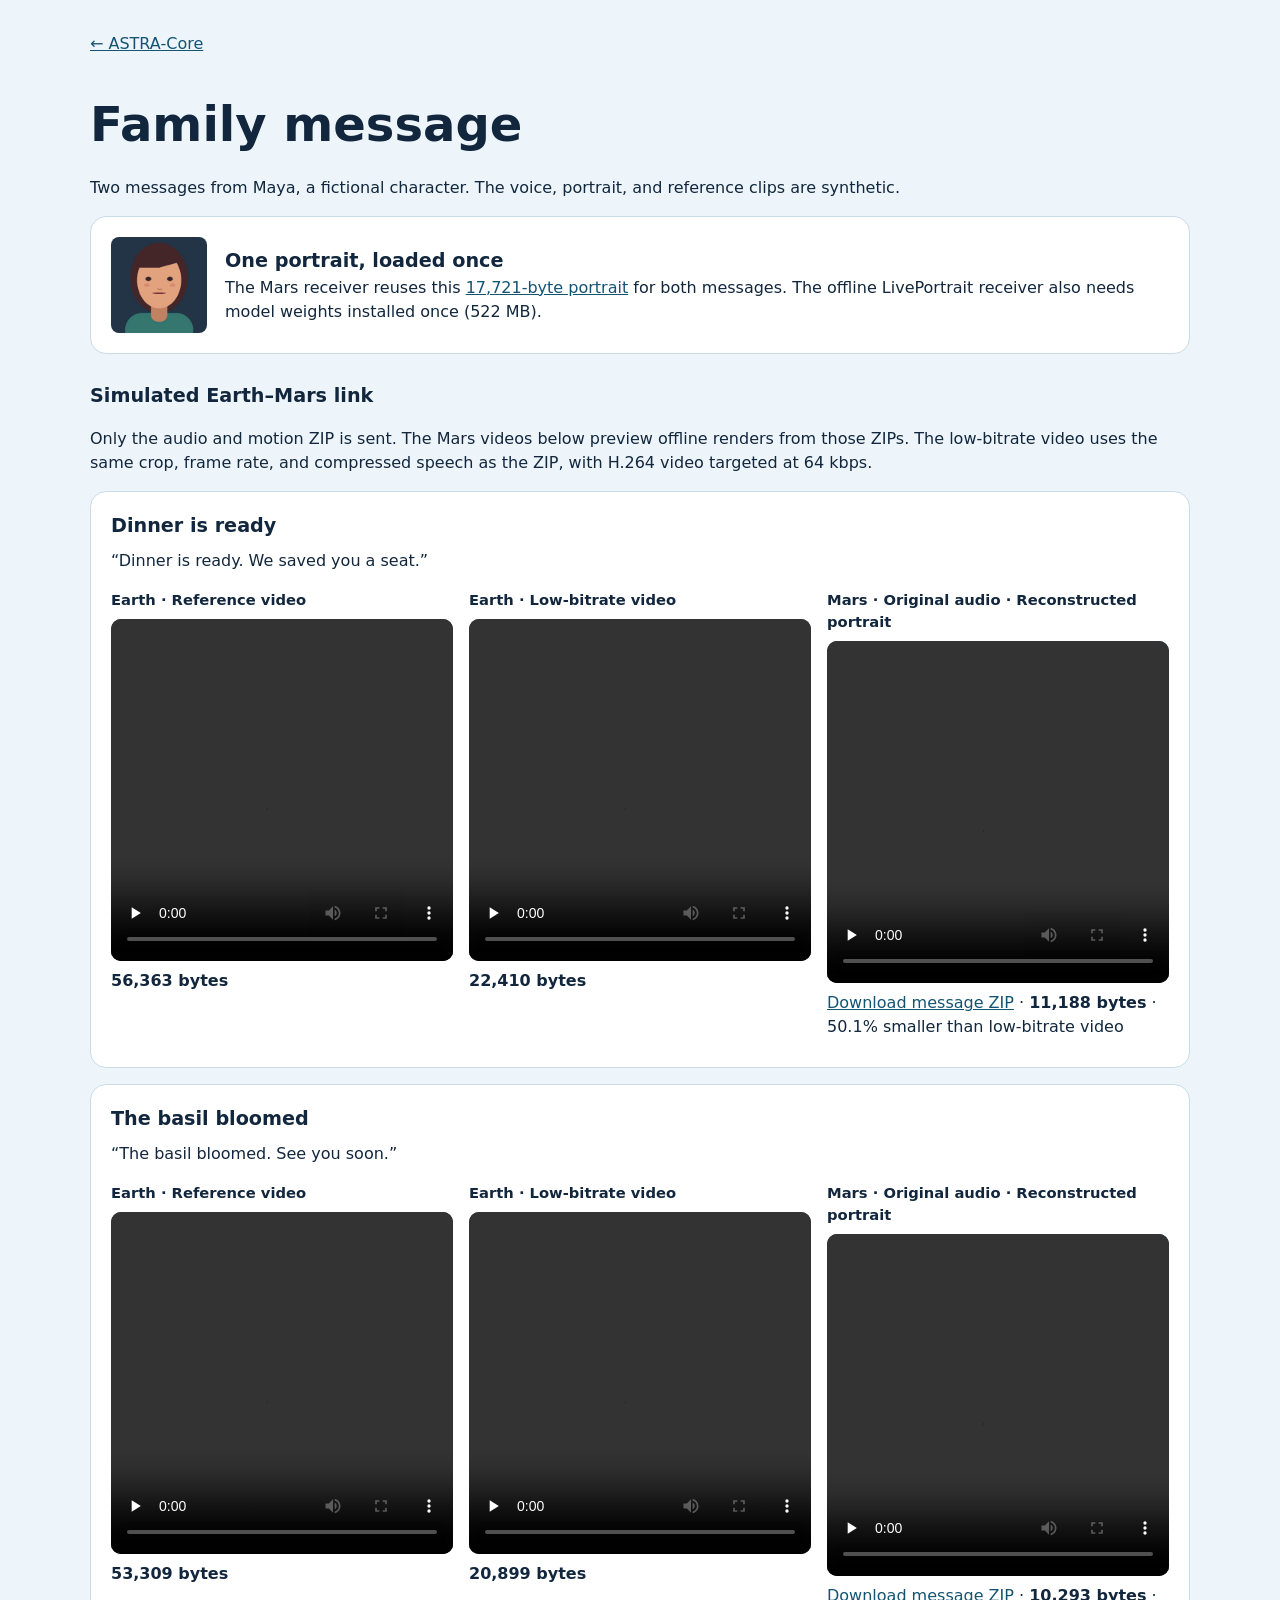
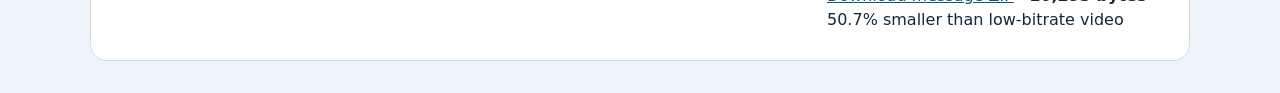
==== static/family-message.html @ 244ddf4f "Add offline family-message demo and video benchmark" ====
<!doctype html>
<html lang="en">
<head>
  <meta charset="utf-8">
  <meta name="viewport" content="width=device-width, initial-scale=1">
  <title>Family Message · ASTRA-Core</title>
  <link rel="stylesheet" href="/static/family-message.css">
</head>
<body>
  <main>
    <a href="/">← ASTRA-Core</a>
    <h1>Family message</h1>
    <p>Two messages from Maya, a fictional character. The voice, portrait, and reference clips are synthetic.</p>
    <section class="preload">
      <img src="/static/family-media/portrait.png" width="256" height="256" alt="Maya’s shared illustrated portrait">
      <div>
        <h2>One portrait, loaded once</h2>
        <p>The Mars receiver reuses this <a href="/static/family-media/portrait.png" download>17,721-byte portrait</a> for both messages. The offline LivePortrait receiver also needs model weights installed once (522 MB).</p>
      </div>
    </section>
    <h2 class="link-heading">Simulated Earth–Mars link</h2>
    <p>Only the audio and motion ZIP is sent. The Mars videos below preview offline renders from those ZIPs. The low-bitrate video uses the same crop, frame rate, and compressed speech as the ZIP, with H.264 video targeted at 64 kbps.</p>

    <section class="message" aria-labelledby="dinner">
      <h2 id="dinner">Dinner is ready</h2>
      <p>“Dinner is ready. We saved you a seat.”</p>
      <div class="panels">
        <figure>
          <figcaption>Earth · Reference video</figcaption>
          <video src="/static/family-media/one-reference.mp4" controls playsinline preload="none" aria-label="Dinner reference video"></video>
          <p><strong>56,363 bytes</strong></p>
        </figure>
        <figure>
          <figcaption>Earth · Low-bitrate video</figcaption>
          <video src="/static/family-media/one-baseline.mp4" controls playsinline preload="none" aria-label="Dinner low-bitrate video"></video>
          <p><strong>22,410 bytes</strong></p>
        </figure>
        <figure>
          <figcaption>Mars · Original audio · Reconstructed portrait</figcaption>
          <video src="/static/family-media/one-reconstruction.mp4" controls playsinline preload="none" aria-label="Dinner reconstructed portrait"></video>
          <p><a href="/static/family-media/one.zip" download>Download message ZIP</a> · <strong>11,188 bytes</strong> · 50.1% smaller than low-bitrate video</p>
        </figure>
      </div>
    </section>

    <section class="message" aria-labelledby="basil">
      <h2 id="basil">The basil bloomed</h2>
      <p>“The basil bloomed. See you soon.”</p>
      <div class="panels">
        <figure>
          <figcaption>Earth · Reference video</figcaption>
          <video src="/static/family-media/two-reference.mp4" controls playsinline preload="none" aria-label="Basil reference video"></video>
          <p><strong>53,309 bytes</strong></p>
        </figure>
        <figure>
          <figcaption>Earth · Low-bitrate video</figcaption>
          <video src="/static/family-media/two-baseline.mp4" controls playsinline preload="none" aria-label="Basil low-bitrate video"></video>
          <p><strong>20,899 bytes</strong></p>
        </figure>
        <figure>
          <figcaption>Mars · Original audio · Reconstructed portrait</figcaption>
          <video src="/static/family-media/two-reconstruction.mp4" controls playsinline preload="none" aria-label="Basil reconstructed portrait"></video>
          <p><a href="/static/family-media/two.zip" download>Download message ZIP</a> · <strong>10,293 bytes</strong> · 50.7% smaller than low-bitrate video</p>
        </figure>
      </div>
    </section>
  </main>
</body>
</html>
---- static/family-message.css ----
:root {
  color-scheme: light;
  font: 16px/1.5 system-ui, sans-serif;
  color: #12273d;
  background: #edf5fa;
}
body { margin: 0; }
main { max-width: 1100px; margin: auto; padding: 32px 24px; }
a { color: #145473; }
a:focus-visible { outline: 3px solid #c85834; outline-offset: 3px; }
h1 { margin-bottom: 4px; font-size: clamp(2rem, 4vw, 3rem); }
h2 { margin-top: 0; font-size: 1.2rem; }
section { background: #fff; padding: 20px; border: 1px solid #c9dce8; border-radius: 16px; }
.preload { display: flex; gap: 18px; align-items: center; }
.preload img { width: 96px; height: auto; border-radius: 8px; }
.preload h2, .preload p { margin: 0; }
.link-heading { margin-top: 28px; }
.message { margin-top: 16px; }
.message h2, .message p { margin: 0 0 8px; }
.panels { display: grid; grid-template-columns: repeat(3, minmax(0, 1fr)); gap: 16px; margin-top: 16px; }
figure { display: grid; grid-template-rows: auto auto 1fr; gap: 8px; margin: 0; }
figcaption { font-size: .92rem; font-weight: 650; }
video { display: block; width: 100%; aspect-ratio: 1; background: #233548; border-radius: 10px; }
@media (max-width: 720px) { .panels { grid-template-columns: 1fr; } }
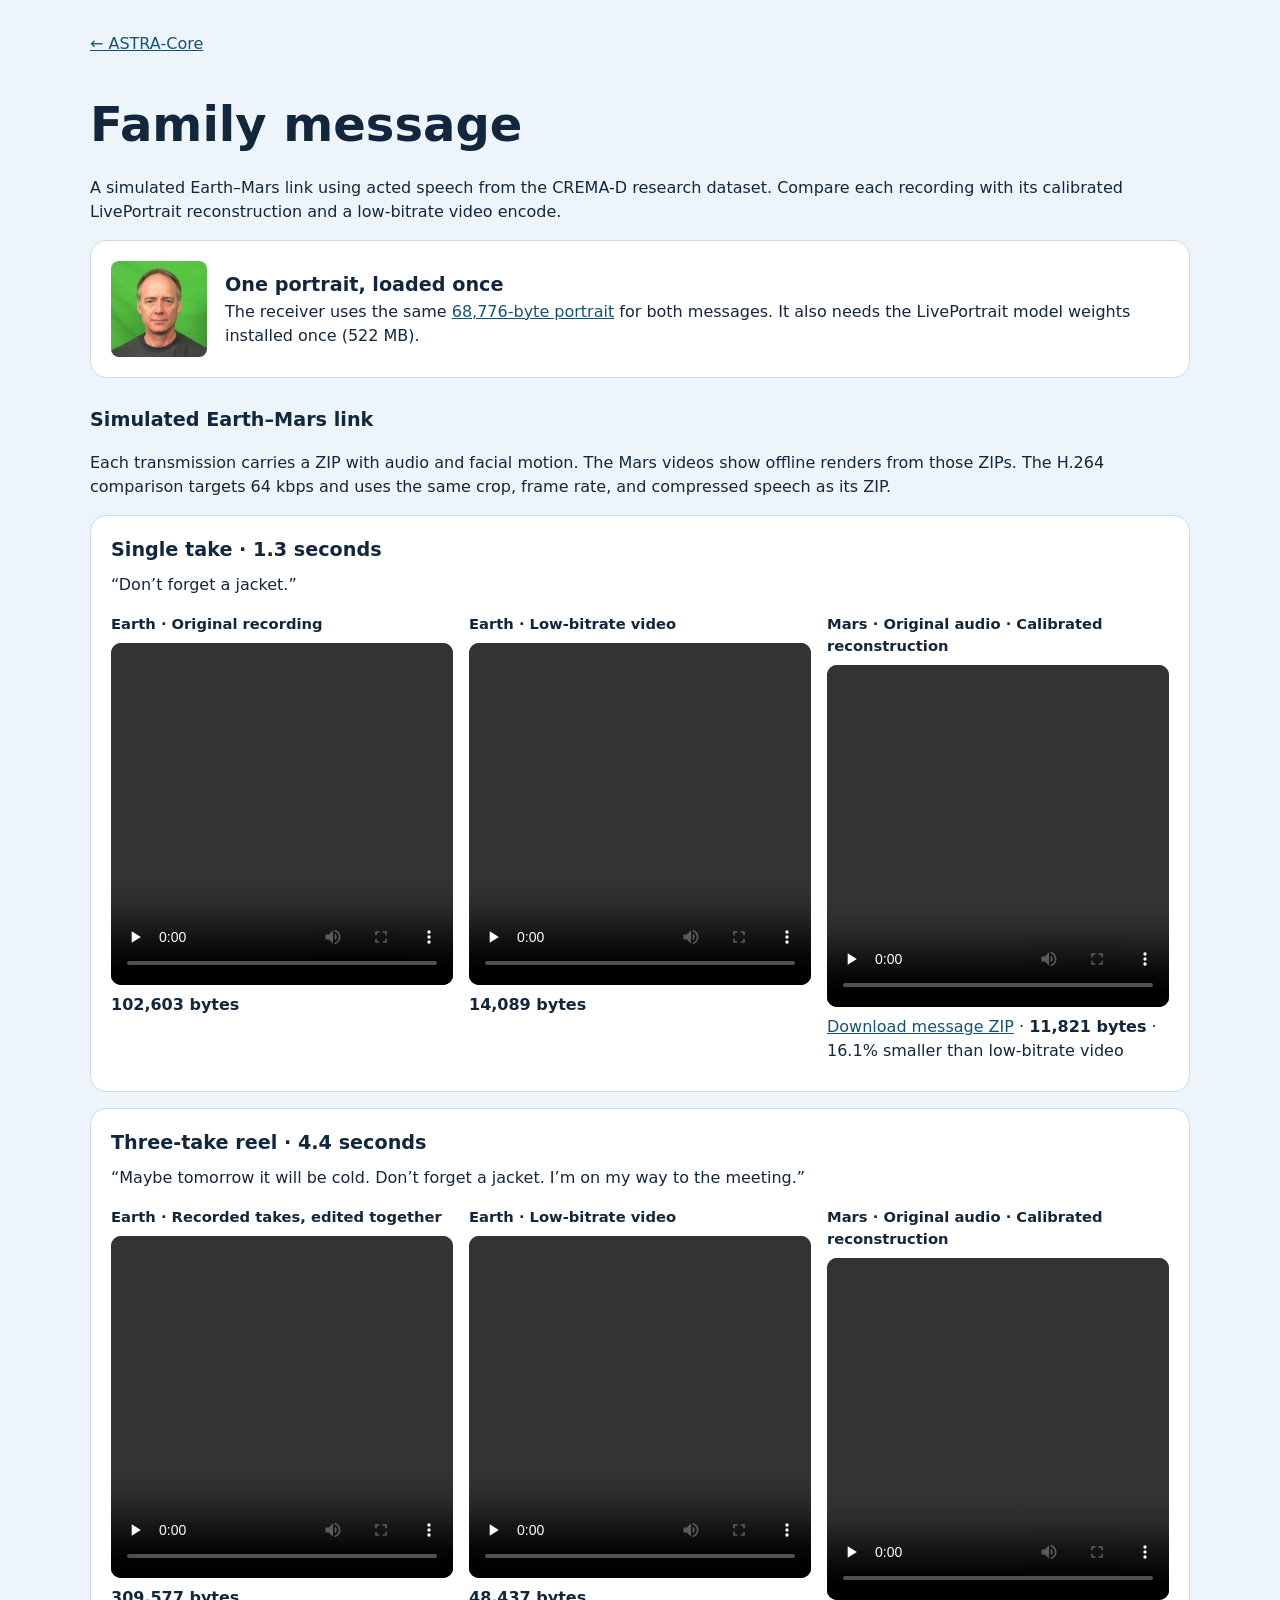
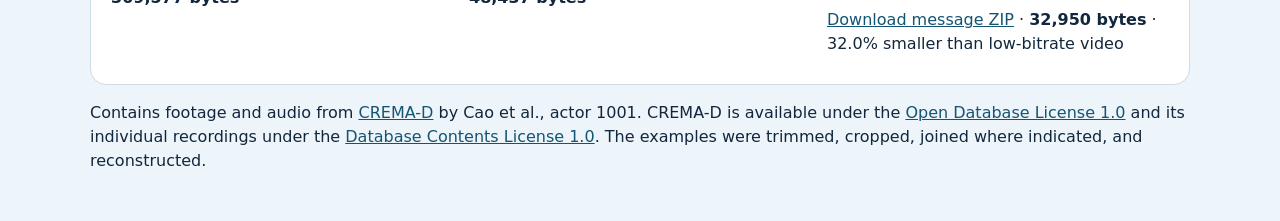
==== commit 1d09858a: "Use calibrated CREMA-D footage in the family message demo" ====
--- a/static/family-message.html
+++ b/static/family-message.html
@@ -10,60 +10,61 @@
   <main>
     <a href="/">← ASTRA-Core</a>
     <h1>Family message</h1>
-    <p>Two messages from Maya, a fictional character. The voice, portrait, and reference clips are synthetic.</p>
+    <p>A simulated Earth–Mars link using acted speech from the CREMA-D research dataset. Compare each recording with its calibrated LivePortrait reconstruction and a low-bitrate video encode.</p>
     <section class="preload">
-      <img src="/static/family-media/portrait.png" width="256" height="256" alt="Maya’s shared illustrated portrait">
+      <img src="/static/family-media/portrait.png" width="256" height="256" alt="Shared portrait of CREMA-D actor 1001">
       <div>
         <h2>One portrait, loaded once</h2>
-        <p>The Mars receiver reuses this <a href="/static/family-media/portrait.png" download>17,721-byte portrait</a> for both messages. The offline LivePortrait receiver also needs model weights installed once (522 MB).</p>
+        <p>The receiver uses the same <a href="/static/family-media/portrait.png" download>68,776-byte portrait</a> for both messages. It also needs the LivePortrait model weights installed once (522 MB).</p>
       </div>
     </section>
     <h2 class="link-heading">Simulated Earth–Mars link</h2>
-    <p>Only the audio and motion ZIP is sent. The Mars videos below preview offline renders from those ZIPs. The low-bitrate video uses the same crop, frame rate, and compressed speech as the ZIP, with H.264 video targeted at 64 kbps.</p>
+    <p>Each transmission carries a ZIP with audio and facial motion. The Mars videos show offline renders from those ZIPs. The H.264 comparison targets 64 kbps and uses the same crop, frame rate, and compressed speech as its ZIP.</p>
 
-    <section class="message" aria-labelledby="dinner">
-      <h2 id="dinner">Dinner is ready</h2>
-      <p>“Dinner is ready. We saved you a seat.”</p>
+    <section class="message" aria-labelledby="jacket">
+      <h2 id="jacket">Single take · 1.3 seconds</h2>
+      <p>“Don’t forget a jacket.”</p>
       <div class="panels">
         <figure>
-          <figcaption>Earth · Reference video</figcaption>
-          <video src="/static/family-media/one-reference.mp4" controls playsinline preload="none" aria-label="Dinner reference video"></video>
-          <p><strong>56,363 bytes</strong></p>
+          <figcaption>Earth · Original recording</figcaption>
+          <video src="/static/family-media/one-reference.mp4" controls playsinline preload="none" aria-label="Single-take original recording"></video>
+          <p><strong>102,603 bytes</strong></p>
         </figure>
         <figure>
           <figcaption>Earth · Low-bitrate video</figcaption>
-          <video src="/static/family-media/one-baseline.mp4" controls playsinline preload="none" aria-label="Dinner low-bitrate video"></video>
-          <p><strong>22,410 bytes</strong></p>
+          <video src="/static/family-media/one-baseline.mp4" controls playsinline preload="none" aria-label="Single-take low-bitrate video"></video>
+          <p><strong>14,089 bytes</strong></p>
         </figure>
         <figure>
-          <figcaption>Mars · Original audio · Reconstructed portrait</figcaption>
-          <video src="/static/family-media/one-reconstruction.mp4" controls playsinline preload="none" aria-label="Dinner reconstructed portrait"></video>
-          <p><a href="/static/family-media/one.zip" download>Download message ZIP</a> · <strong>11,188 bytes</strong> · 50.1% smaller than low-bitrate video</p>
+          <figcaption>Mars · Original audio · Calibrated reconstruction</figcaption>
+          <video src="/static/family-media/one-reconstruction.mp4" controls playsinline preload="none" aria-label="Single-take calibrated reconstruction"></video>
+          <p><a href="/static/family-media/one.zip" download>Download message ZIP</a> · <strong>11,821 bytes</strong> · 16.1% smaller than low-bitrate video</p>
         </figure>
       </div>
     </section>
 
-    <section class="message" aria-labelledby="basil">
-      <h2 id="basil">The basil bloomed</h2>
-      <p>“The basil bloomed. See you soon.”</p>
+    <section class="message" aria-labelledby="reel">
+      <h2 id="reel">Three-take reel · 4.4 seconds</h2>
+      <p>“Maybe tomorrow it will be cold. Don’t forget a jacket. I’m on my way to the meeting.”</p>
       <div class="panels">
         <figure>
-          <figcaption>Earth · Reference video</figcaption>
-          <video src="/static/family-media/two-reference.mp4" controls playsinline preload="none" aria-label="Basil reference video"></video>
-          <p><strong>53,309 bytes</strong></p>
+          <figcaption>Earth · Recorded takes, edited together</figcaption>
+          <video src="/static/family-media/two-reference.mp4" controls playsinline preload="none" aria-label="Three-take edited original recording"></video>
+          <p><strong>309,577 bytes</strong></p>
         </figure>
         <figure>
           <figcaption>Earth · Low-bitrate video</figcaption>
-          <video src="/static/family-media/two-baseline.mp4" controls playsinline preload="none" aria-label="Basil low-bitrate video"></video>
-          <p><strong>20,899 bytes</strong></p>
+          <video src="/static/family-media/two-baseline.mp4" controls playsinline preload="none" aria-label="Three-take low-bitrate video"></video>
+          <p><strong>48,437 bytes</strong></p>
         </figure>
         <figure>
-          <figcaption>Mars · Original audio · Reconstructed portrait</figcaption>
-          <video src="/static/family-media/two-reconstruction.mp4" controls playsinline preload="none" aria-label="Basil reconstructed portrait"></video>
-          <p><a href="/static/family-media/two.zip" download>Download message ZIP</a> · <strong>10,293 bytes</strong> · 50.7% smaller than low-bitrate video</p>
+          <figcaption>Mars · Original audio · Calibrated reconstruction</figcaption>
+          <video src="/static/family-media/two-reconstruction.mp4" controls playsinline preload="none" aria-label="Three-take calibrated reconstruction"></video>
+          <p><a href="/static/family-media/two.zip" download>Download message ZIP</a> · <strong>32,950 bytes</strong> · 32.0% smaller than low-bitrate video</p>
         </figure>
       </div>
     </section>
+    <p>Contains footage and audio from <a href="https://github.com/CheyneyComputerScience/CREMA-D">CREMA-D</a> by Cao et al., actor 1001. CREMA-D is available under the <a href="https://opendatacommons.org/licenses/odbl/1-0/">Open Database License 1.0</a> and its individual recordings under the <a href="https://opendatacommons.org/licenses/dbcl/1-0/">Database Contents License 1.0</a>. The examples were trimmed, cropped, joined where indicated, and reconstructed.</p>
   </main>
 </body>
 </html>
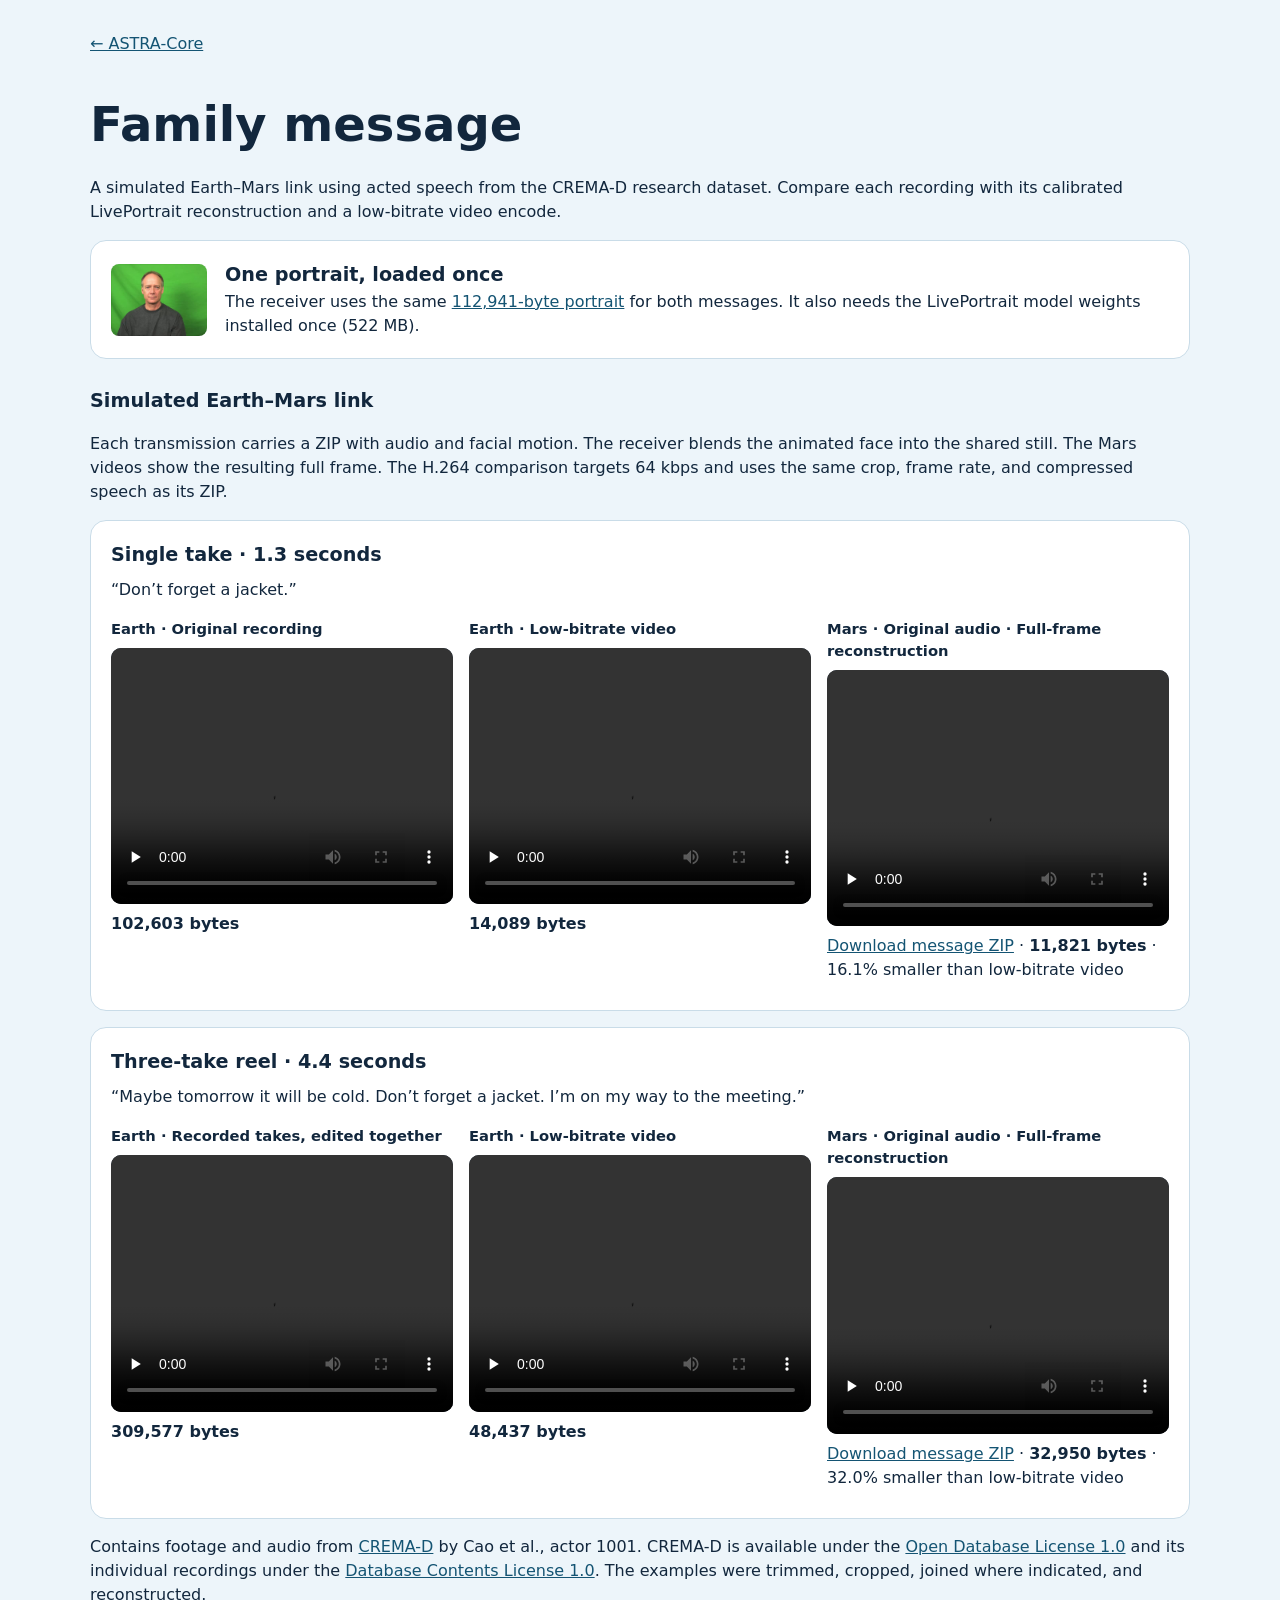
==== commit 5f258f84: "Embed the calibrated face in the full portrait frame" ====
--- a/static/family-message.html
+++ b/static/family-message.html
@@ -12,14 +12,14 @@
     <h1>Family message</h1>
     <p>A simulated Earth–Mars link using acted speech from the CREMA-D research dataset. Compare each recording with its calibrated LivePortrait reconstruction and a low-bitrate video encode.</p>
     <section class="preload">
-      <img src="/static/family-media/portrait.png" width="256" height="256" alt="Shared portrait of CREMA-D actor 1001">
+      <img src="/static/family-media/portrait.png" width="480" height="360" alt="Shared portrait of CREMA-D actor 1001">
       <div>
         <h2>One portrait, loaded once</h2>
-        <p>The receiver uses the same <a href="/static/family-media/portrait.png" download>68,776-byte portrait</a> for both messages. It also needs the LivePortrait model weights installed once (522 MB).</p>
+        <p>The receiver uses the same <a href="/static/family-media/portrait.png" download>112,941-byte portrait</a> for both messages. It also needs the LivePortrait model weights installed once (522 MB).</p>
       </div>
     </section>
     <h2 class="link-heading">Simulated Earth–Mars link</h2>
-    <p>Each transmission carries a ZIP with audio and facial motion. The Mars videos show offline renders from those ZIPs. The H.264 comparison targets 64 kbps and uses the same crop, frame rate, and compressed speech as its ZIP.</p>
+    <p>Each transmission carries a ZIP with audio and facial motion. The receiver blends the animated face into the shared still. The Mars videos show the resulting full frame. The H.264 comparison targets 64 kbps and uses the same crop, frame rate, and compressed speech as its ZIP.</p>
 
     <section class="message" aria-labelledby="jacket">
       <h2 id="jacket">Single take · 1.3 seconds</h2>
@@ -36,7 +36,7 @@
           <p><strong>14,089 bytes</strong></p>
         </figure>
         <figure>
-          <figcaption>Mars · Original audio · Calibrated reconstruction</figcaption>
+          <figcaption>Mars · Original audio · Full-frame reconstruction</figcaption>
           <video src="/static/family-media/one-reconstruction.mp4" controls playsinline preload="none" aria-label="Single-take calibrated reconstruction"></video>
           <p><a href="/static/family-media/one.zip" download>Download message ZIP</a> · <strong>11,821 bytes</strong> · 16.1% smaller than low-bitrate video</p>
         </figure>
@@ -58,7 +58,7 @@
           <p><strong>48,437 bytes</strong></p>
         </figure>
         <figure>
-          <figcaption>Mars · Original audio · Calibrated reconstruction</figcaption>
+          <figcaption>Mars · Original audio · Full-frame reconstruction</figcaption>
           <video src="/static/family-media/two-reconstruction.mp4" controls playsinline preload="none" aria-label="Three-take calibrated reconstruction"></video>
           <p><a href="/static/family-media/two.zip" download>Download message ZIP</a> · <strong>32,950 bytes</strong> · 32.0% smaller than low-bitrate video</p>
         </figure>
--- a/static/family-message.css
+++ b/static/family-message.css
@@ -20,5 +20,5 @@
 .panels { display: grid; grid-template-columns: repeat(3, minmax(0, 1fr)); gap: 16px; margin-top: 16px; }
 figure { display: grid; grid-template-rows: auto auto 1fr; gap: 8px; margin: 0; }
 figcaption { font-size: .92rem; font-weight: 650; }
-video { display: block; width: 100%; aspect-ratio: 1; background: #233548; border-radius: 10px; }
+video { display: block; width: 100%; aspect-ratio: 4 / 3; background: #233548; border-radius: 10px; }
 @media (max-width: 720px) { .panels { grid-template-columns: 1fr; } }
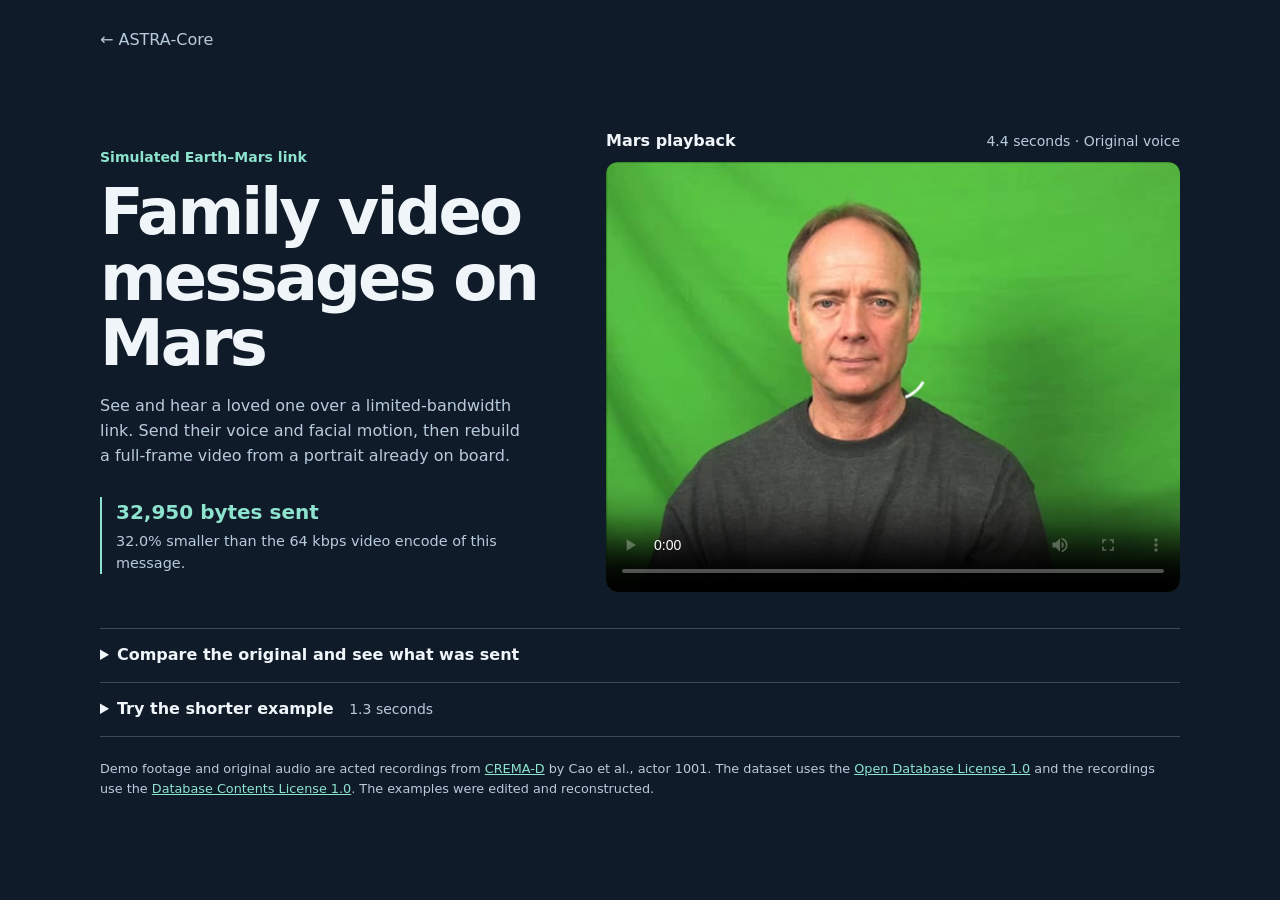
==== commit 14b46139: "Lead the family demo with Mars playback" ====
--- a/static/family-message.html
+++ b/static/family-message.html
@@ -8,63 +8,66 @@
 </head>
 <body>
   <main>
-    <a href="/">← ASTRA-Core</a>
-    <h1>Family message</h1>
-    <p>A simulated Earth–Mars link using acted speech from the CREMA-D research dataset. Compare each recording with its calibrated LivePortrait reconstruction and a low-bitrate video encode.</p>
-    <section class="preload">
-      <img src="/static/family-media/portrait.png" width="480" height="360" alt="Shared portrait of CREMA-D actor 1001">
-      <div>
-        <h2>One portrait, loaded once</h2>
-        <p>The receiver uses the same <a href="/static/family-media/portrait.png" download>112,941-byte portrait</a> for both messages. It also needs the LivePortrait model weights installed once (522 MB).</p>
+    <a class="back" href="/">← ASTRA-Core</a>
+    <section class="hero" aria-labelledby="title">
+      <div class="intro">
+        <p class="link-label">Simulated Earth–Mars link</p>
+        <h1 id="title">Family video messages on Mars</h1>
+        <p>See and hear a loved one over a limited-bandwidth link. Send their voice and facial motion, then rebuild a full-frame video from a portrait already on board.</p>
       </div>
-    </section>
-    <h2 class="link-heading">Simulated Earth–Mars link</h2>
-    <p>Each transmission carries a ZIP with audio and facial motion. The receiver blends the animated face into the shared still. The Mars videos show the resulting full frame. The H.264 comparison targets 64 kbps and uses the same crop, frame rate, and compressed speech as its ZIP.</p>
-
-    <section class="message" aria-labelledby="jacket">
-      <h2 id="jacket">Single take · 1.3 seconds</h2>
-      <p>“Don’t forget a jacket.”</p>
-      <div class="panels">
-        <figure>
-          <figcaption>Earth · Original recording</figcaption>
-          <video src="/static/family-media/one-reference.mp4" controls playsinline preload="none" aria-label="Single-take original recording"></video>
-          <p><strong>102,603 bytes</strong></p>
-        </figure>
-        <figure>
-          <figcaption>Earth · Low-bitrate video</figcaption>
-          <video src="/static/family-media/one-baseline.mp4" controls playsinline preload="none" aria-label="Single-take low-bitrate video"></video>
-          <p><strong>14,089 bytes</strong></p>
-        </figure>
-        <figure>
-          <figcaption>Mars · Original audio · Full-frame reconstruction</figcaption>
-          <video src="/static/family-media/one-reconstruction.mp4" controls playsinline preload="none" aria-label="Single-take calibrated reconstruction"></video>
-          <p><a href="/static/family-media/one.zip" download>Download message ZIP</a> · <strong>11,821 bytes</strong> · 16.1% smaller than low-bitrate video</p>
-        </figure>
+      <figure class="mars-player">
+        <figcaption>Mars playback <span>4.4 seconds · Original voice</span></figcaption>
+        <video src="/static/family-media/two-reconstruction.mp4" poster="/static/family-media/portrait.png" controls playsinline preload="metadata" aria-label="Full-frame reconstruction of the family message"></video>
+      </figure>
+      <div class="result">
+        <strong>32,950 bytes sent</strong>
+        <p>32.0% smaller than the 64 kbps video encode of this message.</p>
       </div>
     </section>
 
-    <section class="message" aria-labelledby="reel">
-      <h2 id="reel">Three-take reel · 4.4 seconds</h2>
-      <p>“Maybe tomorrow it will be cold. Don’t forget a jacket. I’m on my way to the meeting.”</p>
-      <div class="panels">
-        <figure>
-          <figcaption>Earth · Recorded takes, edited together</figcaption>
-          <video src="/static/family-media/two-reference.mp4" controls playsinline preload="none" aria-label="Three-take edited original recording"></video>
-          <p><strong>309,577 bytes</strong></p>
-        </figure>
-        <figure>
-          <figcaption>Earth · Low-bitrate video</figcaption>
-          <video src="/static/family-media/two-baseline.mp4" controls playsinline preload="none" aria-label="Three-take low-bitrate video"></video>
-          <p><strong>48,437 bytes</strong></p>
-        </figure>
-        <figure>
-          <figcaption>Mars · Original audio · Full-frame reconstruction</figcaption>
-          <video src="/static/family-media/two-reconstruction.mp4" controls playsinline preload="none" aria-label="Three-take calibrated reconstruction"></video>
-          <p><a href="/static/family-media/two.zip" download>Download message ZIP</a> · <strong>32,950 bytes</strong> · 32.0% smaller than low-bitrate video</p>
-        </figure>
+    <details class="comparison">
+      <summary>Compare the original and see what was sent</summary>
+      <div class="details-content">
+        <div class="panels">
+          <figure>
+            <figcaption>Original recording</figcaption>
+            <video src="/static/family-media/two-reference.mp4" controls playsinline preload="none" aria-label="Three-take edited original recording"></video>
+            <p>309,577 bytes</p>
+          </figure>
+          <figure>
+            <figcaption>64 kbps video encode</figcaption>
+            <video src="/static/family-media/two-baseline.mp4" controls playsinline preload="none" aria-label="Three-take low-bitrate video"></video>
+            <p>48,437 bytes</p>
+          </figure>
+        </div>
+        <p><a href="/static/family-media/two.zip" download>Download the 32,950-byte message ZIP</a>.</p>
+        <p>The benchmark uses the same compressed audio, face crop, and frame rate in both encodings. The receiver animates the face over a static body and background. The <a href="/static/family-media/portrait.png" download>112,941-byte portrait</a> and 522 MB of model weights are preloaded once and counted separately. This demo plays a prepared 480 × 360 render.</p>
       </div>
-    </section>
-    <p>Contains footage and audio from <a href="https://github.com/CheyneyComputerScience/CREMA-D">CREMA-D</a> by Cao et al., actor 1001. CREMA-D is available under the <a href="https://opendatacommons.org/licenses/odbl/1-0/">Open Database License 1.0</a> and its individual recordings under the <a href="https://opendatacommons.org/licenses/dbcl/1-0/">Database Contents License 1.0</a>. The examples were trimmed, cropped, joined where indicated, and reconstructed.</p>
+    </details>
+
+    <details class="comparison">
+      <summary>Try the shorter example <span>1.3 seconds</span></summary>
+      <div class="details-content">
+        <div class="panels panels-three">
+          <figure>
+            <figcaption>Original recording</figcaption>
+            <video src="/static/family-media/one-reference.mp4" controls playsinline preload="none" aria-label="Single-take original recording"></video>
+            <p>102,603 bytes</p>
+          </figure>
+          <figure>
+            <figcaption>64 kbps video encode</figcaption>
+            <video src="/static/family-media/one-baseline.mp4" controls playsinline preload="none" aria-label="Single-take low-bitrate video"></video>
+            <p>14,089 bytes</p>
+          </figure>
+          <figure>
+            <figcaption>Mars playback</figcaption>
+            <video src="/static/family-media/one-reconstruction.mp4" controls playsinline preload="none" aria-label="Single-take calibrated reconstruction"></video>
+            <p><a href="/static/family-media/one.zip" download>Message ZIP</a> · 11,821 bytes · 16.1% smaller than the 64 kbps video</p>
+          </figure>
+        </div>
+      </div>
+    </details>
+    <footer>Demo footage and original audio are acted recordings from <a href="https://github.com/CheyneyComputerScience/CREMA-D">CREMA-D</a> by Cao et al., actor 1001. The dataset uses the <a href="https://opendatacommons.org/licenses/odbl/1-0/">Open Database License 1.0</a> and the recordings use the <a href="https://opendatacommons.org/licenses/dbcl/1-0/">Database Contents License 1.0</a>. The examples were edited and reconstructed.</footer>
   </main>
 </body>
 </html>
--- a/static/family-message.css
+++ b/static/family-message.css
@@ -1,24 +1,55 @@
 :root {
-  color-scheme: light;
-  font: 16px/1.5 system-ui, sans-serif;
-  color: #12273d;
-  background: #edf5fa;
+  color-scheme: dark;
+  font: 16px/1.55 system-ui, sans-serif;
+  color: #eff5f9;
+  background: #101b29;
 }
+
 body { margin: 0; }
-main { max-width: 1100px; margin: auto; padding: 32px 24px; }
-a { color: #145473; }
-a:focus-visible { outline: 3px solid #c85834; outline-offset: 3px; }
-h1 { margin-bottom: 4px; font-size: clamp(2rem, 4vw, 3rem); }
-h2 { margin-top: 0; font-size: 1.2rem; }
-section { background: #fff; padding: 20px; border: 1px solid #c9dce8; border-radius: 16px; }
-.preload { display: flex; gap: 18px; align-items: center; }
-.preload img { width: 96px; height: auto; border-radius: 8px; }
-.preload h2, .preload p { margin: 0; }
-.link-heading { margin-top: 28px; }
-.message { margin-top: 16px; }
-.message h2, .message p { margin: 0 0 8px; }
-.panels { display: grid; grid-template-columns: repeat(3, minmax(0, 1fr)); gap: 16px; margin-top: 16px; }
-figure { display: grid; grid-template-rows: auto auto 1fr; gap: 8px; margin: 0; }
-figcaption { font-size: .92rem; font-weight: 650; }
-video { display: block; width: 100%; aspect-ratio: 4 / 3; background: #233548; border-radius: 10px; }
-@media (max-width: 720px) { .panels { grid-template-columns: 1fr; } }
+main { width: min(1080px, calc(100% - 48px)); margin: auto; padding: 28px 0 40px; }
+a { color: #8de3cd; }
+a:focus-visible, summary:focus-visible, video:focus-visible { outline: 3px solid #8de3cd; outline-offset: 4px; }
+.back { color: #b8cbdc; text-decoration: none; }
+.back:hover { text-decoration: underline; }
+
+.hero {
+  display: grid;
+  grid-template-columns: minmax(0, .87fr) minmax(0, 1.13fr);
+  grid-template-areas: "intro player" "result player";
+  column-gap: clamp(24px, 5vw, 64px);
+  row-gap: 28px;
+  align-items: center;
+  margin: clamp(26px, 6vw, 76px) 0 36px;
+}
+
+.intro { grid-area: intro; align-self: end; }
+.link-label { margin: 0 0 12px; color: #8de3cd; font-size: .875rem; font-weight: 650; }
+h1 { margin: 0; max-width: 12ch; font-size: clamp(2.4rem, 5vw, 4.4rem); line-height: 1.02; letter-spacing: -.045em; }
+.intro > p:last-child { margin: 18px 0 0; max-width: 42ch; color: #b8cbdc; }
+.mars-player { grid-area: player; }
+.mars-player figcaption { display: flex; flex-wrap: wrap; align-items: baseline; justify-content: space-between; gap: 2px 12px; }
+.mars-player span, summary span { color: #b8cbdc; font-size: .875rem; font-weight: 400; }
+.result { grid-area: result; align-self: start; border-left: 2px solid #8de3cd; padding-left: 14px; }
+.result strong { color: #8de3cd; font-size: 1.25rem; }
+.result p { margin: 2px 0 0; color: #b8cbdc; font-size: .9rem; }
+
+figure { min-width: 0; margin: 0; }
+figcaption { margin-bottom: 8px; font-weight: 650; }
+video { display: block; width: 100%; aspect-ratio: 4 / 3; background: #08111c; border-radius: 12px; }
+.comparison { border-top: 1px solid #394a5c; }
+.comparison:last-of-type { border-bottom: 1px solid #394a5c; }
+summary { padding: 14px 0; cursor: pointer; font-weight: 650; }
+summary span { margin-left: 10px; }
+.details-content { padding: 4px 0 16px; color: #c6d6e3; }
+.details-content figcaption { color: #eff5f9; }
+.details-content p { margin: 8px 0; }
+.panels { display: grid; grid-template-columns: repeat(2, minmax(0, 1fr)); gap: 16px; }
+.panels-three { grid-template-columns: repeat(3, minmax(0, 1fr)); }
+footer { margin-top: 22px; color: #b8cbdc; font-size: .8rem; }
+
+@media (max-width: 680px) {
+  main { width: calc(100% - 32px); padding-top: 20px; }
+  .hero { grid-template-columns: 1fr; grid-template-areas: "intro" "player" "result"; gap: 20px; margin-bottom: 28px; }
+  h1 { max-width: 16ch; }
+  .panels { grid-template-columns: 1fr; }
+}
